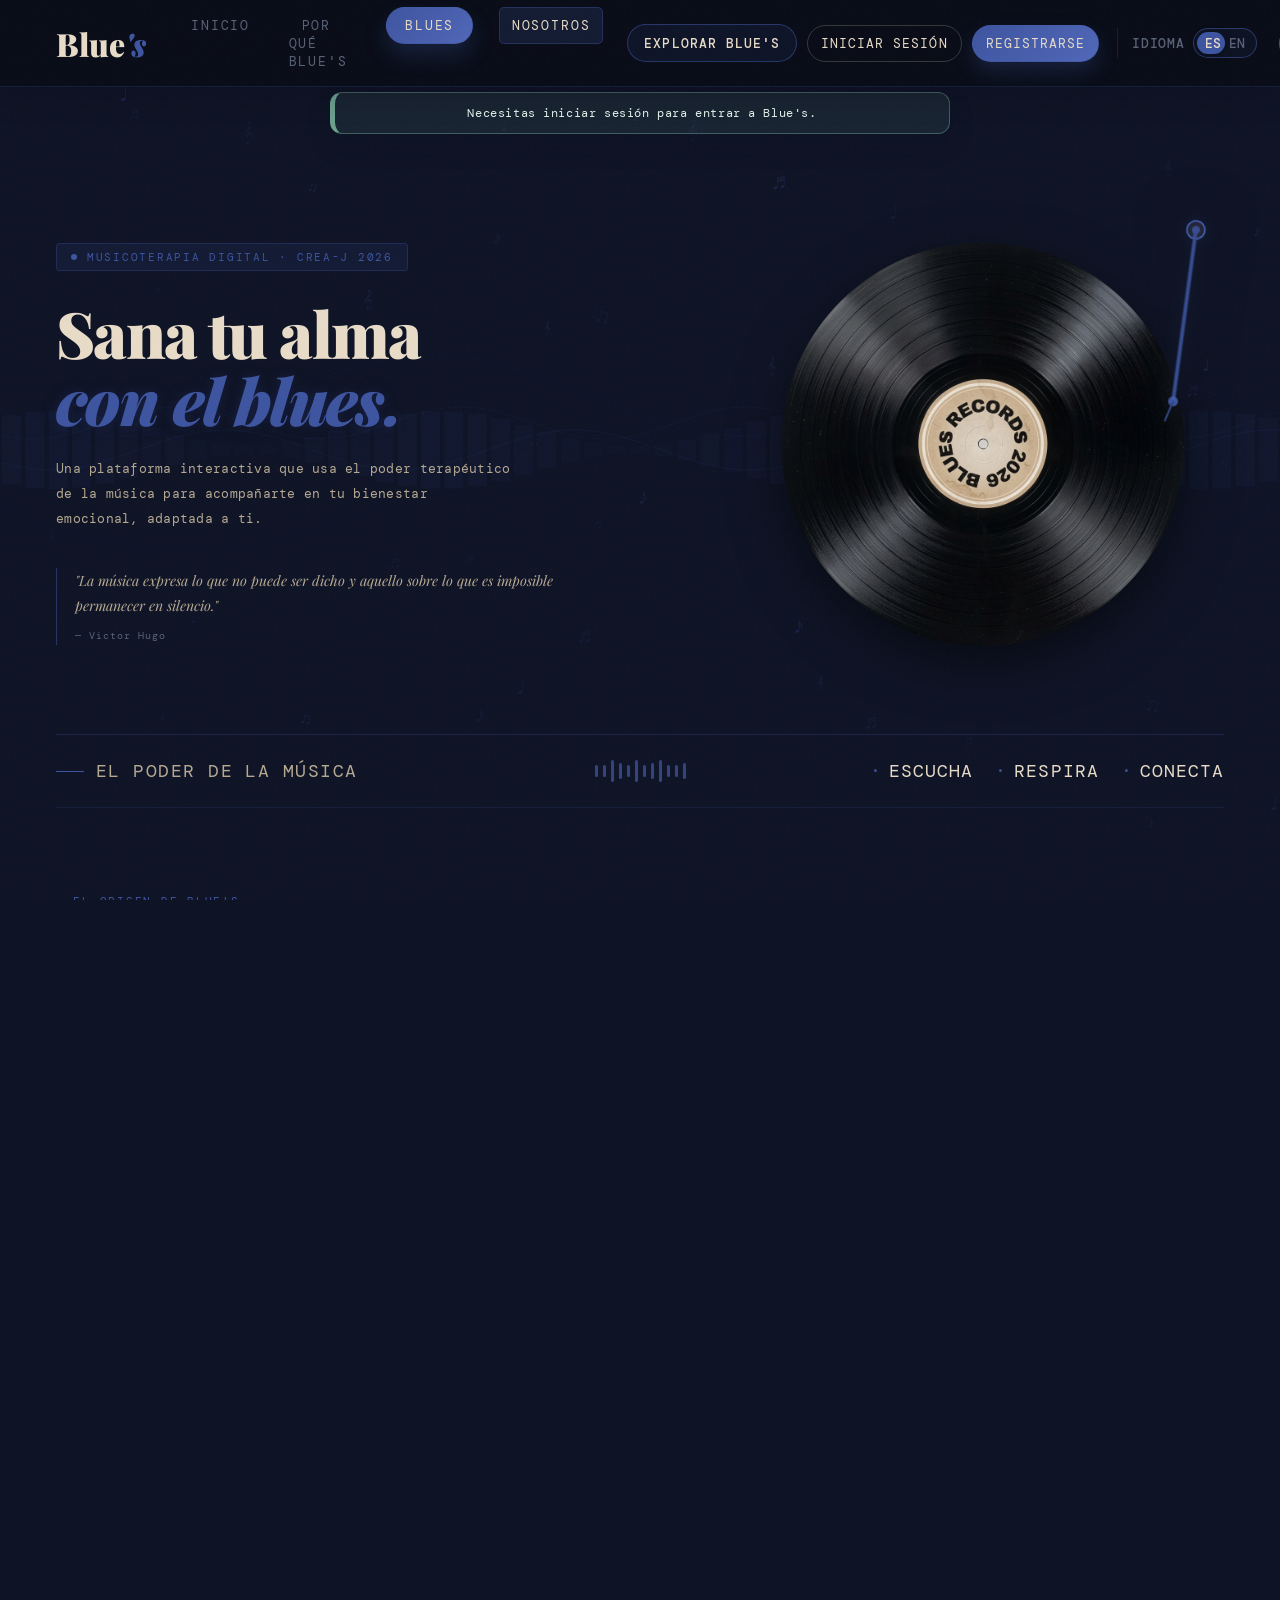
==== html/adivinacancion.html @ 619e163c "Primer Commit" ====
<!DOCTYPE html>
<html lang="es">
<head>
  <meta charset="UTF-8">
  <meta name="viewport" content="width=device-width, initial-scale=1.0">
  <title>Blue's - Adivina la Emoción</title>
  <link rel="preconnect" href="https://fonts.googleapis.com">
  <link rel="preconnect" href="https://fonts.gstatic.com" crossorigin>
  <link href="https://fonts.googleapis.com/css2?family=DM+Mono:wght@400;500&family=Playfair+Display:wght@600;700;900&display=swap" rel="stylesheet">
  <link rel="stylesheet" href="../css/adivinacancion.css">
  <link rel="stylesheet" href="../css/Modoclaro.css">
  <link rel="stylesheet" href="../css/responsive.css">
</head>
<body>
  <nav class="game-nav">
    <a href="home.html" id="game-home-logo" class="nav-logo" aria-label="Volver a Blue's">Blue<em>'s</em></a>
    <a href="home.html" class="game-nav-back" id="game-nav-home-btn">← Volver al Home</a>
  </nav>

  <main class="game-shell">
    <a class="back-link btn-back-home" id="game-home-link" href="home.html">&larr; Volver al Home</a>

    <section class="intro-screen" id="intro-screen" aria-labelledby="intro-title">
      <div class="intro-copy">
        <p class="eyebrow">Blue's · Juego musical</p>
        <h1 id="intro-title">Adivina la <em>Emoción</em></h1>
        <p class="game-intro">Escucha una canción del repertorio de Blue's y descubre qué emoción transmite.</p>
      </div>

      <div class="intro-image-slot" id="intro-carousel">
        <img class="intro-carousel-image is-active" src="../images/ciencia3.jpg" alt="Imagen del juego Adivina la Emoción">
        <img class="intro-carousel-image" src="../images/ciencia4.jpg" alt="Imagen del juego Adivina la Emoción">
        <img class="intro-carousel-image" src="../images/ciencia2.jpg" alt="Imagen del juego Adivina la Emoción">
        <img class="intro-carousel-image" src="../images/ciencia5.jpg" alt="Imagen del juego Adivina la Emoción">
      </div>

      <div class="rules-block">
        <p class="rules-label">Reglas del juego</p>
        <ul class="rules-list">
          <li> <strong>Tienes 30 segundos</strong> para adivinar qué emoción transmite la canción según Blue's.</li>
          <li>Elige una emoción entre Tranquilo, Alegre, Ansioso, Triste y Amor.</li>
          <li>Con <strong>3 respuestas malas </strong> , pierdes la partida.</li>
          <li>Con <strong>3 aciertos</strong>, ganas y desbloqueas el premio.</li>
        </ul>
      </div>

      <button class="start-button" id="start-game" type="button">Empezar juego</button>
    </section>

    <div class="game-view" id="game-view" hidden>
      <div class="game-view-nav">
        <a href="home.html" class="game-view-home-btn" id="game-view-home-btn">← Volver al Home</a>
        <span class="game-view-pill">Partida en juego</span>
      </div>
    <div class="game-top">
      <section class="game-header" aria-labelledby="game-title">
        <p class="eyebrow">Blue's · Juego musical</p>
        <h1 id="game-title">Adivina la <em>Emoción</em></h1>
        <p class="game-intro">Escucha el tema, identifica la emoción que representa en Blue's y responde antes de que se acabe el tiempo.</p>
      </section>

      <div class="player-panel">
        <p class="player-label">Escucha el fragmento</p>
        <iframe id="spotify-player" title="Reproductor de Spotify" src="about:blank" loading="lazy" allow="autoplay; clipboard-write; encrypted-media; fullscreen; picture-in-picture"></iframe>
        <p class="player-note">Pulsa reproducir en Spotify y escucha con atención.</p>
      </div>
    </div>

    <section class="game-card" aria-live="polite">
      <div class="game-toolbar">
        <div class="scoreboard" aria-label="Puntuación">
          <span><strong id="correct-score">0</strong> aciertos</span>
          <span><strong id="mistake-score">0</strong> fallas</span>
        </div>
      </div>

      <div class="round-status">
        <span id="round-category" class="category-badge">Emoción oculta</span>
        <span class="timer-label">Tiempo: <strong id="timer">30</strong>s</span>
      </div>
        <p class="question-label">¿Qué emoción representa esta canción?</p>

      <div class="answers" id="answers" aria-label="Opciones de respuesta"></div>
      <p class="result-message" id="result-message" role="status"></p>
      <button class="next-button" id="next-button" type="button">Siguiente canción</button>
    </section>
    </div>
  </main>

  <section class="final-overlay victory-overlay" id="victory-overlay" hidden aria-labelledby="victory-title">
    <div class="confetti-container" id="confetti-container" aria-hidden="true"></div>
    <div class="final-panel">
      <p class="eyebrow">Blue's · Recompensa desbloqueada</p>
      <p>Has reconocido tres emociones musicales.</p>
      <p>¡Reclama tu premio!</p>
      <div class="prize-image-slot">
        <img id="prize-image" src="../images/premio-adivinacancion.png" alt="Premio por completar el juego">
      </div>
      <div class="final-actions">
        <button class="restart-button" id="victory-restart" type="button">Volver a jugar</button>
        <a href="home.html" class="final-home-button" id="victory-home-btn">Volver al Home</a>
      </div>
    </div>
  </section>

  <section class="final-overlay failure-overlay" id="failure-overlay" hidden aria-labelledby="failure-title">
    <div class="final-panel">
      <div class="failure-image-slot">
        <img id="failure-image" src="../images/fallo-adivinacancion.png" alt="Imagen de participación finalizada">
      </div>
      <h2 id="failure-title">Gracias por participar</h2>
      <p>Has alcanzado tres respuestas fallidas. Gracias por participar.</p>
      <div class="final-actions">
        <button class="restart-button" id="failure-restart" type="button">Volver al principio</button>
        <a href="home.html" class="final-home-button" id="failure-home-btn">Volver al Home</a>
      </div>
    </div>
  </section>

  <script src="../js/adivinacancion.js"></script>
  <script src="../js/idioma.js"></script>
  <script src="../js/modoclaro.js"></script>
</body>
</html>
---- css/adivinacancion.css ----
:root {
  --game-bg: #0e1325;
  --game-surface: rgba(18, 24, 48, 0.86);
  --game-surface-soft: rgba(61, 84, 160, 0.12);
  --game-indigo: #3d54a0;
  --game-indigo-light: #7d93d1;
  --game-cream: #e8dcc8;
  --game-cream-dim: #b6a992;
  --game-text: #f5e7cf;
  --game-muted: #aeb8d2;
  --game-border: rgba(127, 141, 216, 0.28);
  --game-success: #78b39b;
  --game-error: #d9827b;
  --game-title: 'Playfair Display', Georgia, serif;
  --game-mono: 'DM Mono', Consolas, monospace;
}

* {
  box-sizing: border-box;
}

body {
  min-width: 320px;
  min-height: 100vh;
  margin: 0;
  padding: 32px 20px 56px;
  overflow-x: hidden;
  background: radial-gradient(circle at 80% 0%, rgba(61, 84, 160, 0.26), transparent 38%), var(--game-bg);
  color: var(--game-text);
  font-family: var(--game-title);
}

.game-nav {
  position: fixed;
  inset: 0 0 auto;
  z-index: 10;
  min-height: 72px;
  padding: 16px clamp(18px, 5vw, 56px);
  display: flex;
  align-items: center;
  background: rgba(9, 12, 22, 0.86);
  border-bottom: 1px solid rgba(61, 84, 160, 0.24);
  box-shadow: 0 10px 30px rgba(3, 5, 14, 0.2);
  backdrop-filter: blur(16px);
}

.game-nav .nav-logo {
  color: var(--game-cream);
  font: 900 1.8rem var(--game-title);
  text-decoration: none;
}

.game-nav .nav-logo em {
  color: var(--game-indigo-light);
  font-style: italic;
}

.game-nav-back {
  margin-left: auto;
  font-family: var(--game-mono);
  font-size: 0.78rem;
  letter-spacing: 0.08em;
  text-transform: uppercase;
  color: var(--game-cream);
  background: rgba(61, 84, 160, 0.22);
  border: 1px solid var(--game-border);
  padding: 8px 16px;
  border-radius: 999px;
  text-decoration: none;
  transition: all 0.25s ease;
  display: inline-flex;
  align-items: center;
}

.game-nav-back:hover {
  background: var(--game-indigo);
  color: #fff;
  border-color: var(--game-indigo-light);
  transform: translateY(-1px);
}

.game-shell {
  width: min(100%, 900px);
  margin: 0 auto;
  padding-top: 78px;
}

.game-view {
  position: fixed;
  inset: 0;
  z-index: 15;
  display: flex;
  flex-direction: column;
  align-items: center;
  gap: clamp(20px, 3.5vw, 36px);
  padding: clamp(20px, 4vw, 44px) 20px;
  overflow-y: auto;
  background: rgba(7, 10, 24, 0.94);
  backdrop-filter: blur(14px);
}

.game-view-nav {
  width: min(100%, 900px);
  display: flex;
  justify-content: space-between;
  align-items: center;
  padding-bottom: 14px;
  border-bottom: 1px solid rgba(127, 141, 216, 0.22);
}

.game-view-home-btn {
  display: inline-flex;
  align-items: center;
  gap: 6px;
  font-family: var(--game-mono);
  font-size: 0.78rem;
  letter-spacing: 0.06em;
  text-transform: uppercase;
  color: var(--game-cream);
  background: rgba(61, 84, 160, 0.25);
  border: 1px solid var(--game-border);
  padding: 8px 16px;
  border-radius: 999px;
  text-decoration: none;
  transition: all 0.25s ease;
}

.game-view-home-btn:hover {
  background: var(--game-indigo);
  color: #fff;
  border-color: var(--game-indigo-light);
  transform: translateY(-1px);
}

.game-view-pill {
  font-family: var(--game-mono);
  font-size: 0.7rem;
  letter-spacing: 0.12em;
  text-transform: uppercase;
  color: var(--game-indigo-light);
  padding: 4px 12px;
  border-radius: 999px;
  background: rgba(61, 84, 160, 0.15);
  border: 1px solid rgba(61, 84, 160, 0.3);
}

.game-view[hidden] {
  display: none;
}

.game-view .game-top,
.game-view .game-card {
  width: min(100%, 900px);
}

.intro-screen {
  display: grid;
  justify-items: center;
  gap: 26px;
  padding: clamp(24px, 5vw, 48px);
  border: 1px solid var(--game-border);
  border-radius: 16px;
  background: var(--game-surface);
  box-shadow: 0 24px 70px rgba(0, 0, 0, 0.3);
  text-align: center;
}

.intro-copy {
  width: 100%;
}

.intro-copy .game-intro {
  margin: 20px auto 0;
}

.intro-image-slot {
  position: relative;
  display: grid;
  place-items: center;
  width: min(100%, 330px);
  min-height: 420px;
  overflow: hidden;
}

.intro-image-slot img {
  position: absolute;
  inset: 0;
  width: 100%;
  height: 100%;
  object-fit: cover;
  opacity: 0;
  transition: opacity 0.6s ease;
}

.intro-image-slot img.is-active {
  opacity: 1;
}

.intro-image-slot img.is-missing {
  display: none;
}

.intro-image-slot span {
  display: none;
  color: var(--game-cream-dim);
  font: 0.72rem/1.5 var(--game-mono);
}

.intro-image-slot.is-missing span {
  display: block;
}

.rules-block {
  width: min(100%, 640px);
  text-align: left;
}

.rules-label {
  margin: 0 0 12px;
  color: var(--game-cream);
  font: 500 0.82rem var(--game-mono);
  letter-spacing: 0.08em;
  text-transform: uppercase;
}

.rules-list {
  display: grid;
  gap: 10px;
  margin: 0;
  padding-left: 22px;
  color: var(--game-muted);
  font: 0.8rem/1.7 var(--game-mono);
}

.rules-list strong {
  color: var(--game-cream);
}

.start-button {
  width: min(100%, 420px);
  min-height: 54px;
  padding: 13px 20px;
  border: 1px solid var(--game-indigo);
  border-radius: 9px;
  background: var(--game-indigo);
  color: var(--game-cream);
  font: 500 0.82rem var(--game-mono);
  cursor: pointer;
  transition: background 0.2s ease, transform 0.2s ease;
}

.start-button:hover,
.start-button:focus-visible {
  background: #5067b8;
  transform: translateY(-2px);
}

.back-link {
  display: inline-flex;
  margin-bottom: 52px;
  color: var(--game-muted);
  font: 500 0.78rem var(--game-mono);
  text-decoration: none;
  transition: color 0.2s ease, transform 0.2s ease;
}

.back-link:hover {
  color: var(--game-cream);
  transform: translateX(-3px);
}

.game-header {
  max-width: 680px;
}

.game-top {
  display: grid;
  grid-template-columns: minmax(0, 1.1fr) minmax(280px, 0.9fr);
  align-items: center;
  gap: clamp(24px, 5vw, 64px);
}

.eyebrow,
.player-label,
.player-note,
.category-control,
.scoreboard,
.timer-label,
.result-message {
  font-family: var(--game-mono);
}

.eyebrow {
  margin: 0 0 14px;
  color: var(--game-indigo-light);
  font-size: 0.72rem;
  letter-spacing: 0.16em;
  text-transform: uppercase;
}

h1 {
  margin: 0;
  color: var(--game-text);
  font-size: clamp(3rem, 8vw, 6rem);
  line-height: 0.95;
}

h1 em {
  color: var(--game-indigo-light);
  font-style: italic;
}

.game-intro {
  max-width: 560px;
  margin: 24px 0 0;
  color: var(--game-muted);
  font: 0.88rem/1.8 var(--game-mono);
}

.game-card {
  padding: clamp(26px, 5vw, 48px);
  border: 1px solid var(--game-border);
  border-radius: 16px;
  background: var(--game-surface);
  box-shadow: 0 24px 70px rgba(0, 0, 0, 0.3);
  backdrop-filter: blur(14px);
}

.game-toolbar,
.round-status {
  display: flex;
  align-items: center;
  justify-content: space-between;
  gap: 20px;
}

.game-toolbar {
  margin-bottom: 30px;
}

.category-control {
  display: grid;
  gap: 8px;
  color: var(--game-muted);
  font-size: 0.7rem;
  letter-spacing: 0.08em;
  text-transform: uppercase;
}

select {
  min-width: 150px;
  padding: 9px 12px;
  border: 1px solid var(--game-border);
  border-radius: 8px;
  background: #121a38;
  color: var(--game-text);
  font: 0.78rem var(--game-mono);
}

.scoreboard {
  display: flex;
  gap: 24px;
  color: var(--game-muted);
  font-size: 0.74rem;
}

.scoreboard strong {
  color: var(--game-cream);
  font-size: 1rem;
}

.round-status {
  padding: 18px 0;
  margin-bottom: 26px;
  border-top: 1px solid rgba(127, 141, 216, 0.16);
  border-bottom: 1px solid rgba(127, 141, 216, 0.16);
}

.category-badge {
  padding: 7px 12px;
  border: 1px solid rgba(125, 147, 209, 0.45);
  border-radius: 999px;
  color: var(--game-indigo-light);
  font: 500 0.68rem var(--game-mono);
  letter-spacing: 0.08em;
  text-transform: uppercase;
}

.timer-label {
  color: var(--game-muted);
  font-size: 0.78rem;
}

.timer-label strong {
  display: inline-block;
  min-width: 1.4em;
  color: var(--game-cream);
  font-size: 1.3rem;
  text-align: right;
}

.player-panel {
  margin: 0;
  padding: 18px;
  border-radius: 12px;
  background: rgba(7, 10, 24, 0.62);
}

.player-label {
  margin: 0 0 12px;
  color: var(--game-cream);
  font-size: 0.75rem;
  letter-spacing: 0.08em;
  text-transform: uppercase;
}

#spotify-player {
  display: block;
  width: 100%;
  min-height: 152px;
  border: 0;
  border-radius: 10px;
}

.player-note {
  margin: 12px 0 0;
  color: var(--game-muted);
  font-size: 0.68rem;
  line-height: 1.6;
}

.question-label {
  margin: 0 0 20px;
  color: var(--game-cream);
  font: 500 0.95rem var(--game-mono);
  letter-spacing: 0.02em;
}

.answers {
  display: grid;
  grid-template-columns: repeat(2, minmax(0, 1fr));
  gap: 16px;
}

.answer-button,
.next-button {
  min-height: 58px;
  border-radius: 10px;
  font: 500 0.82rem var(--game-mono);
  cursor: pointer;
  transition: transform 0.2s ease, border-color 0.2s ease, background 0.2s ease;
}

.answer-button {
  padding: 16px 20px;
  border: 1px solid var(--game-border);
  background: var(--game-surface-soft);
  color: var(--game-text);
  text-align: left;
  letter-spacing: 0.02em;
}

.answer-button:hover:not(:disabled),
.answer-button:focus-visible {
  border-color: var(--game-indigo-light);
  background: rgba(61, 84, 160, 0.3);
  transform: translateY(-2px);
}

.answer-button:disabled {
  cursor: default;
  opacity: 0.8;
}

.answer-button.correct {
  border-color: var(--game-success);
  background: rgba(120, 179, 155, 0.18);
  color: #d9f2e7;
}

.answer-button.incorrect {
  border-color: var(--game-error);
  background: rgba(217, 130, 123, 0.16);
  color: #f3d5d1;
}

.result-message {
  min-height: 1.5em;
  margin: 26px 0 20px;
  color: var(--game-cream-dim);
  font-size: 0.8rem;
  line-height: 1.7;
}

.result-message.success {
  color: #a9e0c8;
}

.result-message.error {
  color: #f0aaa4;
}

.next-button {
  width: 100%;
  padding: 12px 18px;
  border: 1px solid var(--game-indigo);
  background: var(--game-indigo);
  color: var(--game-cream);
}

.next-button:hover,
.next-button:focus-visible {
  background: #5067b8;
  transform: translateY(-2px);
}

.final-overlay {
  position: fixed;
  inset: 0;
  z-index: 20;
  display: grid;
  place-items: center;
  padding: 24px;
  overflow: hidden;
  background: rgba(7, 10, 24, 0.88);
  backdrop-filter: blur(10px);
}

.final-overlay[hidden] {
  display: none;
}

.final-panel {
  position: relative;
  z-index: 2;
  width: min(100%, 520px);
  padding: clamp(26px, 6vw, 52px);
  border: 1px solid var(--game-border);
  border-radius: 16px;
  background: rgba(18, 24, 48, 0.96);
  box-shadow: 0 24px 80px rgba(0, 0, 0, 0.5);
  text-align: center;
  animation: final-panel-in 0.45s ease both;
}

.final-panel h2 {
  margin: 0 0 14px;
  color: var(--game-cream);
  font-size: clamp(2rem, 6vw, 3.6rem);
  line-height: 1;
}

.final-panel p:not(.eyebrow) {
  margin: 0 0 24px;
  color: var(--game-muted);
  font: 0.8rem/1.7 var(--game-mono);
}

.prize-image-slot {
  position: relative;
  display: grid;
  place-items: center;
  width: min(100%, 300px);
  min-height: 170px;
  margin: 0 auto 24px;
  overflow: hidden;
}

.prize-image-slot img {
  display: block;
  width: 100%;
  max-height: 230px;
  object-fit: contain;
}

.prize-image-slot img.is-missing {
  display: none;
}

.prize-image-slot span {
  display: none;
  padding: 20px;
  color: var(--game-cream-dim);
  font: 0.72rem/1.5 var(--game-mono);
}

.prize-image-slot img.is-missing + span {
  display: block;
}

.restart-button {
  width: 100%;
  min-height: 50px;
  padding: 12px 18px;
  border: 1px solid var(--game-indigo);
  border-radius: 9px;
  background: var(--game-indigo);
  color: var(--game-cream);
  font: 500 0.78rem var(--game-mono);
  cursor: pointer;
  transition: background 0.2s ease, transform 0.2s ease;
}

.restart-button:hover,
.restart-button:focus-visible {
  background: #5067b8;
  transform: translateY(-2px);
}

.failure-image-slot {
  position: relative;
  display: grid;
  place-items: center;
  width: min(100%, 300px);
  min-height: 170px;
  margin: 0 auto 24px;
  overflow: hidden;
}

.failure-image-slot img {
  display: block;
  width: 100%;
  max-height: 230px;
  object-fit: contain;
}

.failure-image-slot img.is-missing {
  display: none;
}

.failure-image-slot span {
  display: none;
  padding: 20px;
  color: var(--game-cream-dim);
  font: 0.72rem/1.5 var(--game-mono);
  text-align: center;
}

.failure-image-slot img.is-missing + span {
  display: block;
}

.confetti-container {
  position: absolute;
  inset: 0;
  z-index: 3;
  pointer-events: none;
}

.confetti-piece {
  position: absolute;
  bottom: -12px;
  width: 10px;
  height: 22px;
  background: var(--confetti-color);
  opacity: 0;
  animation: confetti-fall 2.8s var(--confetti-delay) ease-out forwards;
}

.confetti-piece.left {
  left: -12px;
  transform: rotate(var(--confetti-rotation));
}

.confetti-piece.right {
  right: -12px;
  transform: rotate(var(--confetti-rotation));
}

.final-actions {
  display: flex;
  align-items: center;
  justify-content: center;
  gap: 12px;
  width: 100%;
  margin-top: 14px;
}

.final-actions .restart-button {
  flex: 1;
  min-width: 140px;
}

.final-home-button {
  flex: 1;
  min-width: 140px;
  min-height: 50px;
  padding: 12px 18px;
  border: 1px solid var(--game-border);
  border-radius: 9px;
  background: rgba(61, 84, 160, 0.22);
  color: var(--game-cream);
  font: 500 0.78rem var(--game-mono);
  text-decoration: none;
  display: inline-flex;
  align-items: center;
  justify-content: center;
  cursor: pointer;
  transition: background 0.2s ease, transform 0.2s ease;
}

.final-home-button:hover,
.final-home-button:focus-visible {
  background: var(--game-indigo);
  color: #fff;
  transform: translateY(-2px);
}

@keyframes confetti-fall {
  0% { opacity: 1; }
  100% {
    opacity: 0;
    transform: translate(var(--confetti-x), var(--confetti-y)) rotate(var(--confetti-end-rotation));
  }
}

@keyframes final-panel-in {
  from { opacity: 0; transform: scale(0.92) translateY(18px); }
  to { opacity: 1; transform: scale(1) translateY(0); }
}

button:focus-visible,
select:focus-visible,
a:focus-visible {
  outline: 2px solid var(--game-cream);
  outline-offset: 3px;
}

@media (max-width: 560px) {
  body {
    padding: 18px 12px 38px;
  }

  .game-nav {
    padding: 12px 14px;
  }

  .game-nav .nav-logo {
    font-size: 1.5rem;
  }

  .game-nav-back {
    font-size: 0.68rem;
    padding: 6px 12px;
  }

  .game-shell {
    padding-top: 64px;
  }

  .intro-screen {
    padding: 20px 14px;
  }

  .intro-image-slot {
    min-height: 280px;
    height: 280px;
    width: 100%;
  }

  .back-link {
    margin-bottom: 24px;
    font-size: 0.72rem;
    padding: 6px 12px;
  }

  .game-view {
    padding: 16px 12px 32px;
    gap: 20px;
  }

  .game-view-home-btn {
    font-size: 0.7rem;
    padding: 6px 12px;
  }

  .game-view-pill {
    font-size: 0.62rem;
    padding: 3px 8px;
  }

  .game-top {
    grid-template-columns: 1fr;
    gap: 20px;
  }

  h1 {
    font-size: clamp(2rem, 8vw, 2.8rem);
  }

  .game-toolbar,
  .round-status {
    align-items: flex-start;
    flex-direction: column;
    gap: 8px;
  }

  .scoreboard {
    width: 100%;
    justify-content: space-between;
  }

  .answers {
    grid-template-columns: 1fr;
    gap: 8px;
  }

  .final-actions {
    flex-direction: column;
    gap: 10px;
  }

  .final-actions .restart-button,
  .final-home-button {
    width: 100%;
    min-width: 100%;
  }

  #spotify-player {
    min-height: 152px;
  }
}
---- css/Modoclaro.css ----
.theme-control {
  display: flex;
  align-items: center;
  margin-left: 4px;
}

.nav-controls {
  display: flex;
  align-items: center;
  flex-wrap: wrap;
  column-gap: 14px;
  row-gap: 8px;
}

.language-control {
  gap: 8px !important;
  padding-left: 14px !important;
}

.nav-controls .nav-actions {
  gap: 10px;
}

@media (min-width: 901px) {
  nav {
    justify-content: flex-start;
    gap: 24px;
  }

  nav .nav-links {
    position: static !important;
    left: auto !important;
    right: auto !important;
    transform: none !important;
    margin-left: 8px;
  }

  nav .nav-controls {
    margin-left: auto !important;
  }

  nav:not(:has(.nav-links)) .nav-controls {
    margin-left: 24px !important;
  }
}

.theme-toggle {
  padding: 8px 12px;
  border: 1px solid rgba(61, 84, 160, 0.55);
  border-radius: 999px;
  background: rgba(61, 84, 160, 0.12);
  color: var(--cream, #e8dcc8);
  font: 500 10px 'DM Mono', monospace;
  letter-spacing: 0.08em;
  text-transform: uppercase;
  cursor: pointer;
  transition: background 0.25s, border-color 0.25s, color 0.25s;
}

.theme-toggle:hover {
  background: rgba(61, 84, 160, 0.24);
  border-color: rgba(61, 84, 160, 0.9);
}

.theme-toggle:focus-visible {
  outline: 2px solid rgba(61, 84, 160, 0.65);
  outline-offset: 2px;
}

body:not(.light-mode) .theme-toggle {
  background: rgba(61, 84, 160, 0.16);
  color: #e8dcc8;
  border-color: rgba(127, 141, 216, 0.5);
}

body:not(.light-mode) .theme-toggle:hover {
  background: rgba(61, 84, 160, 0.3);
}

body.light-mode {
  --cream: #243b73;
  --cream-dim: #52658f;
  --text: #243b73;
  --text-cream: #243b73;
  --text-muted: #52658f;
  background: #e8dcc8 !important;
  color: #28304b !important;
}

body.light-mode nav {
  background: rgba(222, 211, 195, 0.94) !important;
  border-color: rgba(61, 84, 160, 0.2) !important;
  box-shadow: 0 10px 30px rgba(40, 48, 75, 0.12) !important;
}

body.light-mode .nav-links a,
body.light-mode .nav-logo,
body.light-mode .nav-actions a,
body.light-mode .nav-actions .home-access {
  color: #28304b !important;
}

body.light-mode .theme-toggle {
  background: #e1d4c0;
  color: #28304b;
  border-color: rgba(61, 84, 160, 0.45);
}

body.light-mode .language-control {
  color: #52658f !important;
  border-left-color: rgba(61, 84, 160, 0.25) !important;
}

body.light-mode .language-toggle {
  background: #e1d4c0 !important;
  border-color: rgba(61, 84, 160, 0.55) !important;
  color: #243b73 !important;
}

body.light-mode .language-es,
body.light-mode .language-en {
  color: #243b73 !important;
}

body.light-mode .language-en {
  opacity: 0.62;
}

body.light-mode .language-control:not(.is-english) .language-es,
body.light-mode .language-control.is-english .language-en {
  color: #e8dcc8 !important;
  opacity: 1 !important;
}

body.light-mode .language-thumb {
  background: #3d54a0 !important;
  box-shadow: 0 2px 8px rgba(40, 48, 75, 0.22) !important;
}

body.light-mode .session-profile-trigger {
  background: #e1d4c0 !important;
  border-color: rgba(61, 84, 160, 0.45) !important;
  color: #243b73 !important;
}

body.light-mode .session-profile-avatar {
  background: #3d54a0 !important;
  color: #e8dcc8 !important;
}

body.light-mode .session-profile-card {
  background: #ded3c3 !important;
  border-color: rgba(61, 84, 160, 0.35) !important;
  color: #243b73 !important;
  box-shadow: 0 18px 40px rgba(40, 48, 75, 0.18) !important;
}

body.light-mode .session-profile-card strong {
  color: #243b73 !important;
}

body.light-mode .session-profile-status,
body.light-mode .session-profile-email {
  color: #52658f !important;
}

body.light-mode .session-profile-logout {
  color: #3d54a0 !important;
  border-color: rgba(61, 84, 160, 0.35) !important;
}

body.light-mode .session-profile-logout:hover {
  background: rgba(61, 84, 160, 0.1) !important;
  color: #243b73 !important;
}

body.light-mode #surpriseBtn {
  color: #e8dcc8 !important;
}

body.light-mode .access-message {
  border-color: rgba(61, 84, 160, 0.38);
  border-left-color: #3d54a0;
  background: rgba(61, 84, 160, 0.12);
  color: #243b73 !important;
  box-shadow: 0 12px 26px rgba(40, 48, 75, 0.12);
}

body.light-mode .contact-form {
  border-color: rgba(61, 84, 160, 0.2);
  box-shadow: 0 18px 42px rgba(40, 48, 75, 0.14);
}

body.light-mode .contact-form .button-indigo {
  color: #e8dcc8 !important;
  background: #3d54a0;
  box-shadow: 0 10px 24px rgba(61, 84, 160, 0.24);
}

body.light-mode .carrusel-container,
body.light-mode .mood-card,
body.light-mode .team-card,
body.light-mode .contact-panel,
body.light-mode .contact-form,
body.light-mode .form-section,
body.light-mode .science-card,
body.light-mode .spotify-player,
body.light-mode .blues-page,
body.light-mode .tabla,
body.light-mode .service-item,
body.light-mode .tracklist,
body.light-mode .player-bar {
  background: rgba(235, 225, 210, 0.9) !important;
  color: #28304b !important;
}

body.light-mode h1,
body.light-mode h2,
body.light-mode h3,
body.light-mode h4,
body.light-mode .slide-title,
body.light-mode .section-title,
body.light-mode .mood-name,
body.light-mode .team-name,
body.light-mode .hero-sub,
body.light-mode .track-title {
  color: #28304b !important;
}

body.light-mode p,
body.light-mode label,
body.light-mode .slide-description,
body.light-mode .infoex p,
body.light-mode .team-content p,
body.light-mode .contact-intro p,
body.light-mode .track-artist,
body.light-mode .track-album {
  color: #5a6278 !important;
}

body.light-mode input,
body.light-mode textarea,
body.light-mode select {
  background: rgba(222, 211, 195, 0.94) !important;
  color: #28304b !important;
  border-color: rgba(61, 84, 160, 0.28) !important;
}

body.light-mode input::placeholder,
body.light-mode textarea::placeholder {
  color: #7b8499 !important;
}

body.light-mode .game-nav {
  background: rgba(222, 211, 195, 0.94) !important;
  border-color: rgba(61, 84, 160, 0.2) !important;
  box-shadow: 0 10px 30px rgba(40, 48, 75, 0.12) !important;
}

body.light-mode .game-nav .nav-logo {
  color: #243b73 !important;
}

body.light-mode .game-card,
body.light-mode .game-nav + .game-shell .player-panel {
  background: rgba(235, 225, 210, 0.92) !important;
  border-color: rgba(61, 84, 160, 0.25) !important;
  color: #28304b !important;
  box-shadow: 0 24px 70px rgba(40, 48, 75, 0.14) !important;
}

body.light-mode .game-shell h1,
body.light-mode .game-shell h2,
body.light-mode .game-shell .question-label,
body.light-mode .game-shell .player-label,
body.light-mode .game-shell .scoreboard strong,
body.light-mode .game-shell .timer-label strong {
  color: #243b73 !important;
}

body.light-mode .game-shell .game-intro,
body.light-mode .game-shell .player-note,
body.light-mode .game-shell .scoreboard,
body.light-mode .game-shell .timer-label,
body.light-mode .game-shell .result-message {
  color: #52658f !important;
}

body.light-mode .game-shell .answer-button {
  background: rgba(61, 84, 160, 0.08) !important;
  border-color: rgba(61, 84, 160, 0.28) !important;
  color: #243b73 !important;
}

body.light-mode .game-shell .answer-button:hover:not(:disabled),
body.light-mode .game-shell .answer-button:focus-visible {
  background: rgba(61, 84, 160, 0.2) !important;
}

body.light-mode .game-shell .final-panel {
  background: rgba(235, 225, 210, 0.94) !important;
  border-color: rgba(61, 84, 160, 0.28) !important;
  box-shadow: 0 24px 80px rgba(40, 48, 75, 0.2) !important;
}

body.light-mode .intro-screen {
  background: rgba(235, 225, 210, 0.92) !important;
  border-color: rgba(61, 84, 160, 0.25) !important;
  box-shadow: 0 24px 70px rgba(40, 48, 75, 0.14) !important;
}

body.light-mode .intro-screen h1,
body.light-mode .intro-screen .rules-label,
body.light-mode .intro-screen .rules-list strong {
  color: #243b73 !important;
}

body.light-mode .intro-screen .game-intro,
body.light-mode .intro-screen .rules-list,
body.light-mode .intro-image-slot span {
  color: #52658f !important;
}

body.light-mode .start-button {
  background: #3d54a0 !important;
  border-color: #3d54a0 !important;
  color: #e8dcc8 !important;
}

/* Textos sobre imágenes/paneles oscuros: se mantienen claros
   sin importar el tema, porque el fondo detrás de ellos nunca cambia. */
body.light-mode .tabla-visual-caption p {
  color: #e8dcc8 !important;
}

body.light-mode .tabla-visual-caption span {
  color: #7f8dd8 !important;
}

body.light-mode .blues-card figcaption {
  color: #e8dcc8 !important;
}

body.light-mode .track-meta .track-art {
  color: #e8dcc8 !important;
}

/* Modal de "sesión iniciada" (iniciosesion.html) */
body.light-mode .modal-oculto,
body.light-mode .modal-visible {
  background-color: rgba(40, 48, 75, 0.45) !important;
}

body.light-mode .modal-contenido {
  background-color: #ded3c3 !important;
  color: #243b73 !important;
  border-color: rgba(61, 84, 160, 0.35) !important;
  box-shadow: 0 10px 30px rgba(40, 48, 75, 0.18) !important;
}

body.light-mode .modal-contenido h2 {
  color: #243b73 !important;
}

body.light-mode .modal-contenido p {
  color: #52658f !important;
}

body.light-mode .home-game-btn,
body.light-mode .game-nav-back,
body.light-mode .game-view-home-btn,
body.light-mode .game-callout-btn {
  background: #3d54a0 !important;
  color: #f5e7cf !important;
  border-color: rgba(61, 84, 160, 0.6) !important;
}

body.light-mode .game-callout-card {
  background: linear-gradient(135deg, rgba(239, 229, 214, 0.96), rgba(222, 211, 195, 0.98)) !important;
  border-color: rgba(61, 84, 160, 0.25) !important;
  box-shadow: 0 16px 40px rgba(40, 48, 75, 0.12) !important;
}

body.light-mode .game-callout-title {
  color: #243b73 !important;
}

body.light-mode .game-callout-desc {
  color: #52658f !important;
}

body.light-mode .final-home-button {
  background: #e1d4c0 !important;
  color: #243b73 !important;
  border-color: rgba(61, 84, 160, 0.4) !important;
}

@media (max-width: 720px) {
  nav .nav-controls {
    width: 100%;
    justify-content: flex-end;
    column-gap: 10px;
  }

  .theme-toggle {
    padding: 7px 9px;
    font-size: 9px;
  }

  .theme-control {
    margin-left: auto;
  }
}
---- css/responsive.css ----
/* Responsive layout shared by every Blue's page. */
html {
  overflow-x: hidden;
}

body {
  min-width: 0;
  max-width: 100%;
}

img,
svg,
video,
iframe {
  max-width: 100%;
}

button,
input,
textarea,
select {
  max-width: 100%;
}

@media (max-width: 1024px) {
  nav {
    padding-left: 28px;
    padding-right: 28px;
  }

  .hero,
  .purpose-section,
  .team-section,
  .contact-section,
  .game-callout-card,
  .tabla-layout,
  .blues-story {
    grid-template-columns: 1fr;
  }

  .hero {
    gap: 32px;
  }

  .hero-content,
  .purpose-copy,
  .contact-intro,
  .team-content {
    max-width: 760px;
    width: 100%;
  }

  .vinyl-sombra,
  .emocionimg,
  .game-callout-visual {
    justify-self: center;
  }

  .vinyl-record {
    width: min(58vw, 420px);
    height: min(58vw, 420px);
  }

  .brazito {
    display: none;
  }

  .page-container {
    gap: 32px;
  }

  .image-section {
    justify-content: center;
    padding-right: 0;
  }

  .spotify-player {
    position: relative;
    top: 0;
    width: 100%;
  }
}

@media (max-width: 760px) {
  nav {
    min-height: 68px;
    padding: 12px 16px;
    gap: 10px;
  }

  nav .nav-logo {
    font-size: 1.5rem !important;
  }

  nav .nav-links {
    position: static;
    left: auto;
    transform: none;
    width: 100%;
    flex-wrap: wrap;
    justify-content: center;
    gap: 6px;
  }

  nav .nav-links a {
    font-size: 0.58rem;
    letter-spacing: 0.06em;
    padding: 7px 8px;
  }

  nav .nav-actions,
  nav .nav-controls {
    width: 100%;
    margin-left: 0 !important;
    justify-content: center;
    flex-wrap: wrap;
    gap: 6px;
  }

  nav .nav-actions a,
  nav .nav-actions button {
    font-size: 0.55rem;
    padding: 7px 9px;
  }

  .nav-menu-toggle {
    display: block;
    margin-left: auto;
  }

  nav:has(.nav-menu-toggle) .nav-links,
  nav:has(.nav-menu-toggle) .nav-actions {
    display: none;
  }

  nav:has(.nav-menu-toggle).menu-open .nav-links,
  nav:has(.nav-menu-toggle).menu-open .nav-actions {
    display: flex;
  }

  nav:has(.nav-menu-toggle).menu-open {
    align-items: flex-start;
  }

  nav:has(.nav-menu-toggle).menu-open .nav-logo {
    width: auto;
  }

  .hero,
  .purpose-section,
  .team-section,
  .contact-section {
    padding-left: 20px;
    padding-right: 20px;
  }

  .hero {
    padding-top: 108px;
    text-align: center;
  }

  .hero-sub,
  .hero-quote {
    margin-left: auto;
    margin-right: auto;
  }

  .hero-quote {
    border-left: 0;
    border-top: 1px solid rgba(61,84,160,0.35);
    padding: 14px 0 0;
  }

  .hero h1 {
    font-size: clamp(2.5rem, 12vw, 4rem);
  }

  .vinyl-record {
    width: min(76vw, 340px);
    height: min(76vw, 340px);
  }

  .carrusel-container,
  .blues-page,
  .game-callout-section,
  .science-section {
    width: calc(100% - 32px);
  }

  .carrusel-container {
    margin-top: 92px;
    padding: 18px 12px;
  }

  .slide-content {
    min-height: 0;
    padding: 22px 16px 26px;
    flex-direction: column-reverse;
    align-items: stretch;
    gap: 20px;
  }

  .carrusel-container img {
    width: 100%;
    height: 230px;
  }

  .mood-grid,
  .team-grid,
  .blues-gallery {
    grid-template-columns: 1fr;
  }

  .mood-section,
  .game-callout-section,
  .science-section {
    padding-left: 20px;
    padding-right: 20px;
  }

  .game-callout-card {
    padding: 24px 20px;
  }

  .game-callout-img {
    max-width: 100%;
  }

  .app-shell {
    flex-direction: column;
    padding: 12px 16px 48px;
  }

  .track-columns,
  .track-row {
    grid-template-columns: 28px minmax(0, 1fr) 64px;
    padding-left: 12px;
    padding-right: 12px;
  }

  .track-columns span:nth-child(3),
  .track-album {
    display: none;
  }

  .track-title,
  .track-artist {
    overflow: hidden;
    text-overflow: ellipsis;
  }

  .track-title {
    white-space: nowrap;
  }

  .playlist-search {
    align-items: stretch;
    flex-wrap: wrap;
    text-align: left;
  }

  .playlist-search input {
    min-width: 120px;
  }

  .search-count {
    margin-left: auto;
  }

  .game-view {
    padding: 16px 12px 28px;
  }

  .game-top,
  .answers {
    grid-template-columns: 1fr;
  }

  .game-toolbar,
  .round-status {
    align-items: flex-start;
    flex-direction: column;
    gap: 10px;
  }

  .scoreboard {
    width: 100%;
    justify-content: space-between;
  }

  .final-actions {
    flex-direction: column;
  }

  .final-actions .restart-button,
  .final-home-button {
    width: 100%;
    min-width: 100%;
  }

  .page-container {
    padding: 86px 16px 30px;
    flex-direction: column;
    align-items: stretch;
  }

  .form-section {
    width: 100%;
    max-width: none;
    padding: 26px 20px;
  }

  .image-section {
    width: 100%;
  }

  .hero-image {
    width: 100%;
    height: min(52vh, 360px);
  }

  #register-form .input-group {
    display: flex;
    flex-direction: column;
  }

  .form-actions {
    align-items: stretch;
    flex-direction: column;
  }

  .btn-submit {
    width: 100%;
  }

  .service-details {
    grid-template-columns: 1fr;
    gap: 10px;
  }

  .tabla,
  .blues-page {
    width: calc(100% - 32px);
  }

  .tabla-visual img {
    min-height: 300px;
    height: 58vw;
  }
}

@media (max-width: 520px) {
  .nav-logo {
    font-size: 1.4rem !important;
  }

  .nav-links a {
    font-size: 0.52rem !important;
  }

  .hero,
  .purpose-section,
  .team-section,
  .contact-section {
    padding-left: 16px;
    padding-right: 16px;
  }

  .mood-section,
  .game-callout-section,
  .science-section {
    padding-left: 16px;
    padding-right: 16px;
  }

  .science-card,
  .contact-form,
  .team-login-box,
  .game-card,
  .intro-screen {
    padding: 20px 16px;
  }

  .tracklist-toggle {
    padding: 13px 12px;
  }

  .tracklist-toggle-label {
    font-size: 0.66rem;
  }

  .collapsed-hint {
    font-size: 0.58rem;
    text-align: right;
  }

  .spotify-player iframe {
    height: 300px;
  }

  .final-panel {
    padding: 26px 18px;
  }

  .modal-contenido {
    padding: 28px 18px;
  }

  .back-start {
    margin-left: 16px;
    margin-right: 16px;
  }

  .contact-highlights span {
    max-width: 100%;
    overflow-wrap: anywhere;
  }
}

@media (prefers-reduced-motion: reduce) {
  *,
  *::before,
  *::after {
    scroll-behavior: auto !important;
    animation-duration: 0.01ms !important;
    animation-iteration-count: 1 !important;
    transition-duration: 0.01ms !important;
  }
}
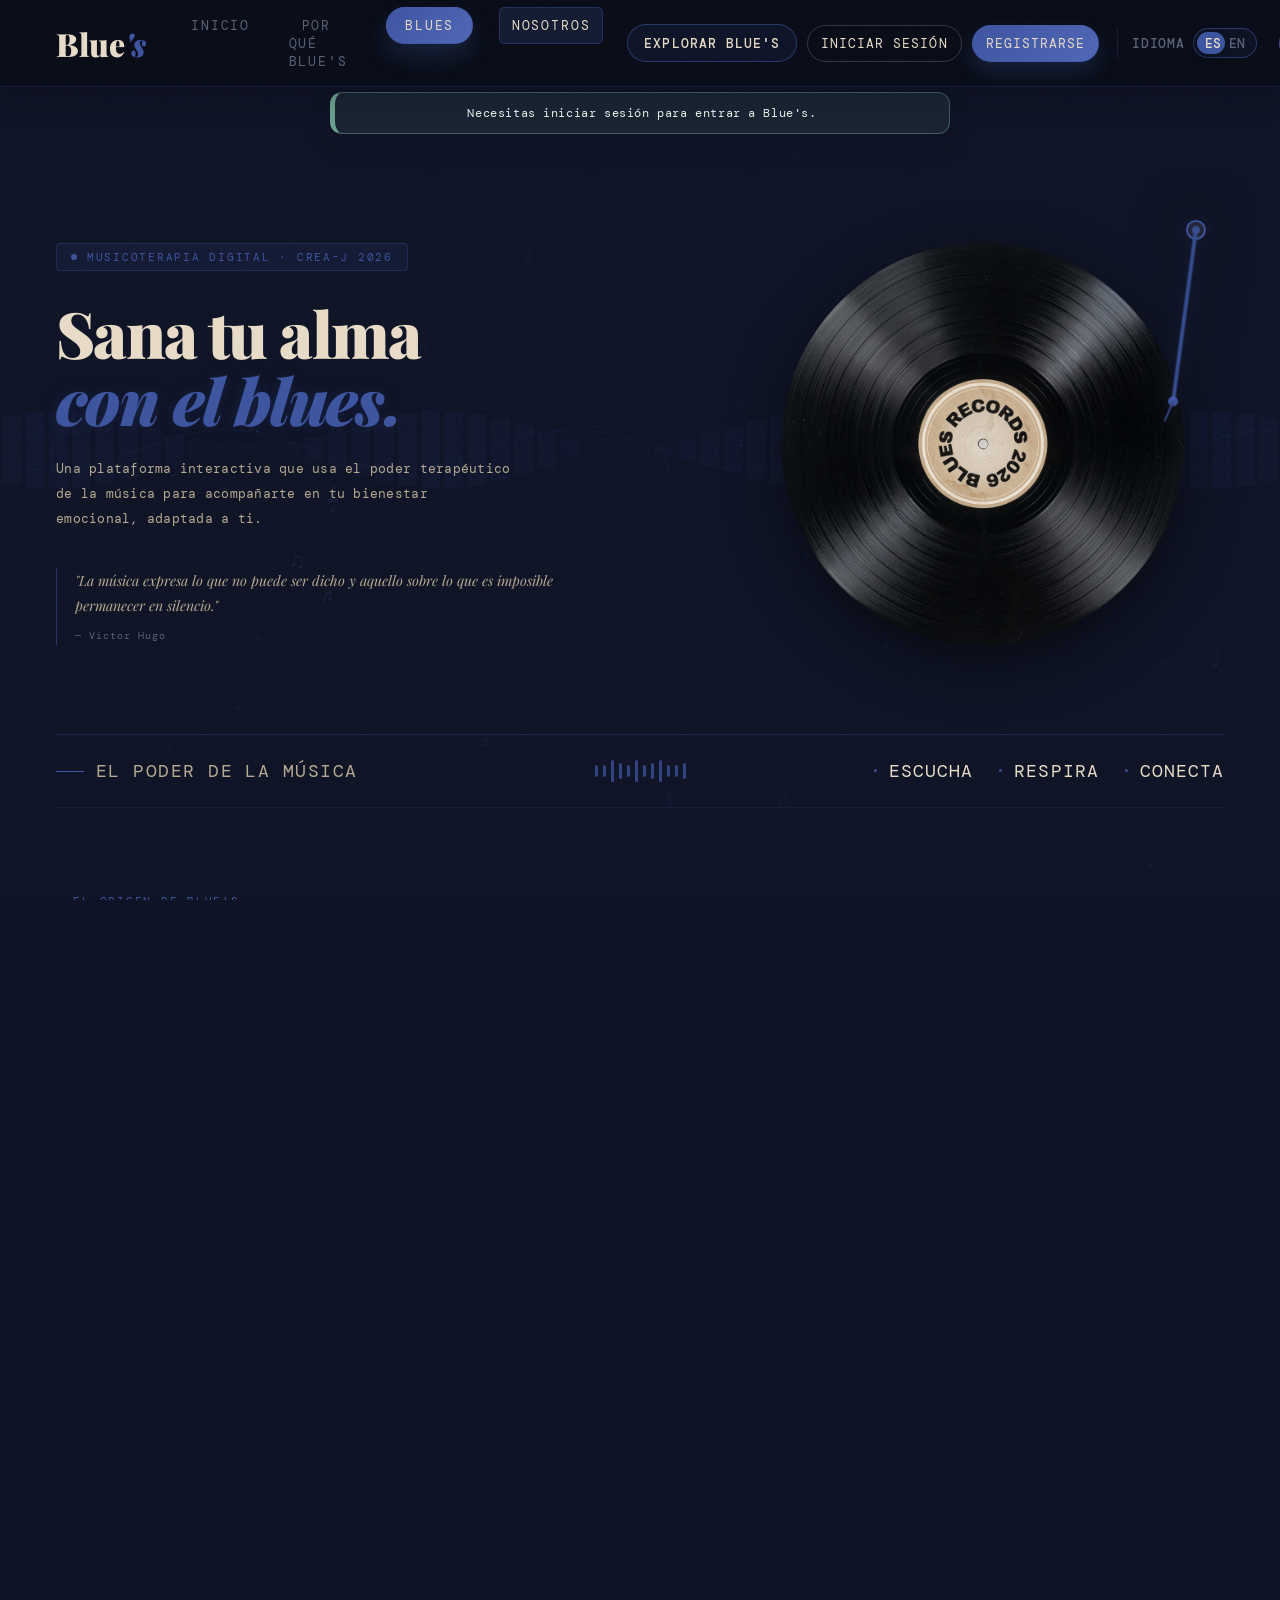
==== commit aa5cf909: "onrender updates" ====
--- a/html/adivinacancion.html
+++ b/html/adivinacancion.html
@@ -13,12 +13,12 @@
 </head>
 <body>
   <nav class="game-nav">
-    <a href="home.html" id="game-home-logo" class="nav-logo" aria-label="Volver a Blue's">Blue<em>'s</em></a>
-    <a href="home.html" class="game-nav-back" id="game-nav-home-btn">← Volver al Home</a>
+    <a href="index.html" id="game-home-logo" class="nav-logo" aria-label="Volver a Blue's">Blue<em>'s</em></a>
+    <a href="index.html" class="game-nav-back" id="game-nav-home-btn">← Volver al Home</a>
   </nav>
 
   <main class="game-shell">
-    <a class="back-link btn-back-home" id="game-home-link" href="home.html">&larr; Volver al Home</a>
+    <a class="back-link btn-back-home" id="game-home-link" href="index.html">&larr; Volver al Home</a>
 
     <section class="intro-screen" id="intro-screen" aria-labelledby="intro-title">
       <div class="intro-copy">
@@ -49,7 +49,7 @@
 
     <div class="game-view" id="game-view" hidden>
       <div class="game-view-nav">
-        <a href="home.html" class="game-view-home-btn" id="game-view-home-btn">← Volver al Home</a>
+        <a href="index.html" class="game-view-home-btn" id="game-view-home-btn">← Volver al Home</a>
         <span class="game-view-pill">Partida en juego</span>
       </div>
     <div class="game-top">
@@ -98,7 +98,7 @@
       </div>
       <div class="final-actions">
         <button class="restart-button" id="victory-restart" type="button">Volver a jugar</button>
-        <a href="home.html" class="final-home-button" id="victory-home-btn">Volver al Home</a>
+        <a href="index.html" class="final-home-button" id="victory-home-btn">Volver al Home</a>
       </div>
     </div>
   </section>
@@ -112,7 +112,7 @@
       <p>Has alcanzado tres respuestas fallidas. Gracias por participar.</p>
       <div class="final-actions">
         <button class="restart-button" id="failure-restart" type="button">Volver al principio</button>
-        <a href="home.html" class="final-home-button" id="failure-home-btn">Volver al Home</a>
+        <a href="index.html" class="final-home-button" id="failure-home-btn">Volver al Home</a>
       </div>
     </div>
   </section>
